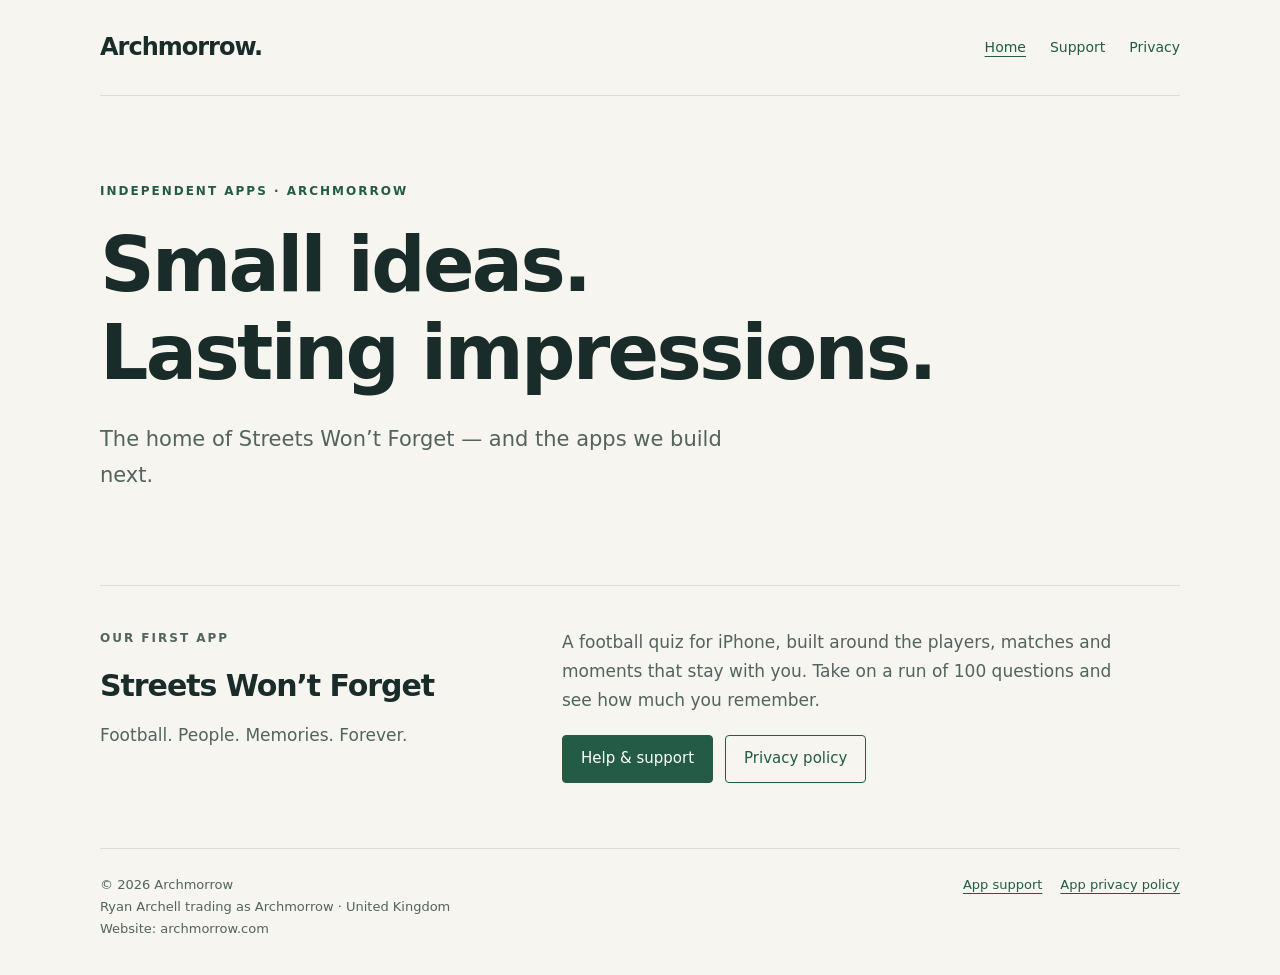
==== index.html @ c8e0fe22 "Publish Archmorrow website" ====
<!doctype html>
<html lang="en"><head><meta charset="utf-8"><meta name="viewport" content="width=device-width, initial-scale=1"><meta name="description" content="Archmorrow is the independent umbrella brand behind Streets Won’t Forget and future apps."><title>Archmorrow — Independent apps</title><link rel="stylesheet" href="assets/styles.css"></head><body><a class="skip" href="#main">Skip to content</a><header><a class="brand" href="index.html">Archmorrow<span aria-hidden="true">.</span></a><nav aria-label="Main navigation"><a href="index.html" aria-current="page">Home</a><a href="streets-wont-forget/support.html">Support</a><a href="streets-wont-forget/privacy.html">Privacy</a></nav></header><main id="main"><section class="hero"><p class="eyebrow">Independent apps · Archmorrow</p><h1>Small ideas.<br>Lasting impressions.</h1><p class="lede">The home of Streets Won’t Forget — and the apps we build next.</p></section><section class="app" aria-labelledby="app-title"><div><p class="eyebrow">Our first app</p><h2 id="app-title">Streets Won’t Forget</h2><p>Football. People. Memories. Forever.</p></div><div><p>A football quiz for iPhone, built around the players, matches and moments that stay with you. Take on a run of 100 questions and see how much you remember.</p><div class="links"><a class="button primary" href="streets-wont-forget/support.html">Help &amp; support</a><a class="button" href="streets-wont-forget/privacy.html">Privacy policy</a></div></div></section></main><footer><p>© 2026 Archmorrow<br>Ryan Archell trading as Archmorrow · United Kingdom<br>Website: archmorrow.com</p><div class="links"><a href="streets-wont-forget/support.html">App support</a><a href="streets-wont-forget/privacy.html">App privacy policy</a></div></footer></body></html>
---- assets/styles.css ----
:root{color-scheme:light;--ink:#192c29;--muted:#53635e;--paper:#f6f5ef;--line:#d8dfd7;--accent:#245b47}*{box-sizing:border-box}body{margin:0;background:var(--paper);color:var(--ink);font:17px/1.7 system-ui,-apple-system,BlinkMacSystemFont,"Segoe UI",sans-serif}a{color:var(--accent);text-underline-offset:4px}a:hover{text-decoration-thickness:2px}a:focus-visible{outline:3px solid #9cbe56;outline-offset:5px}header,main,footer{width:min(1080px,calc(100% - 48px));margin:auto}header{padding:27px 0;display:flex;align-items:center;justify-content:space-between;border-bottom:1px solid var(--line);gap:20px}.brand{font-size:24px;font-weight:750;letter-spacing:-1px;text-decoration:none;color:var(--ink)}nav{display:flex;gap:24px;flex-wrap:wrap;font-size:14px}nav a{text-decoration:none}nav a[aria-current]{text-decoration:underline}.skip{position:absolute;left:20px;top:-80px;background:white;padding:8px}.skip:focus{top:8px}.eyebrow{text-transform:uppercase;letter-spacing:2px;font-size:12px;font-weight:700;color:var(--accent)}h1,h2,h3{line-height:1.15;letter-spacing:-.035em}h1{font-size:clamp(38px,7vw,76px);max-width:850px;margin:20px 0 26px;font-weight:600}h2{font-size:30px;margin:0 0 18px}h3{font-size:21px;margin:0 0 12px}p{margin:0 0 20px}.hero{padding:85px 0 72px}.lede{font-size:21px;max-width:650px;color:var(--muted)}app-card{display:block}.app{display:grid;grid-template-columns:1fr 1.5fr;gap:50px;border-top:1px solid var(--line);padding:42px 0 65px}.app p{color:var(--muted);max-width:560px}.links{display:flex;gap:12px;flex-wrap:wrap}.button{padding:10px 18px;border:1px solid var(--accent);border-radius:4px;text-decoration:none;font-size:15px}.button.primary{background:var(--accent);color:white}.article{max-width:760px;margin:0 auto;padding:55px 0 70px}.article h1{font-size:clamp(36px,6vw,54px)}.article h2{font-size:25px;margin-top:40px}.article li{margin-bottom:9px}.meta{font-size:14px;color:var(--muted)}.notice{padding:18px 22px;border-left:3px solid #aa7a31;background:#eee9db;font-size:15px;margin:24px 0}.summary{padding:24px;border:1px solid var(--line);border-radius:6px;margin:30px 0;background:#fffdf7}.summary p:last-child{margin:0}footer{border-top:1px solid var(--line);padding:25px 0 35px;display:flex;justify-content:space-between;gap:20px;color:var(--muted);font-size:13px}footer p{margin:0}footer .links{gap:18px}@media(max-width:600px){header,main,footer{width:calc(100% - 36px)}header{align-items:flex-start;flex-direction:column;gap:12px}nav{gap:20px}.hero{padding:50px 0}.app{grid-template-columns:1fr;gap:20px;padding:32px 0 45px}.article{padding-top:32px}.lede{font-size:19px}footer{flex-direction:column}.button{padding:10px 14px}}
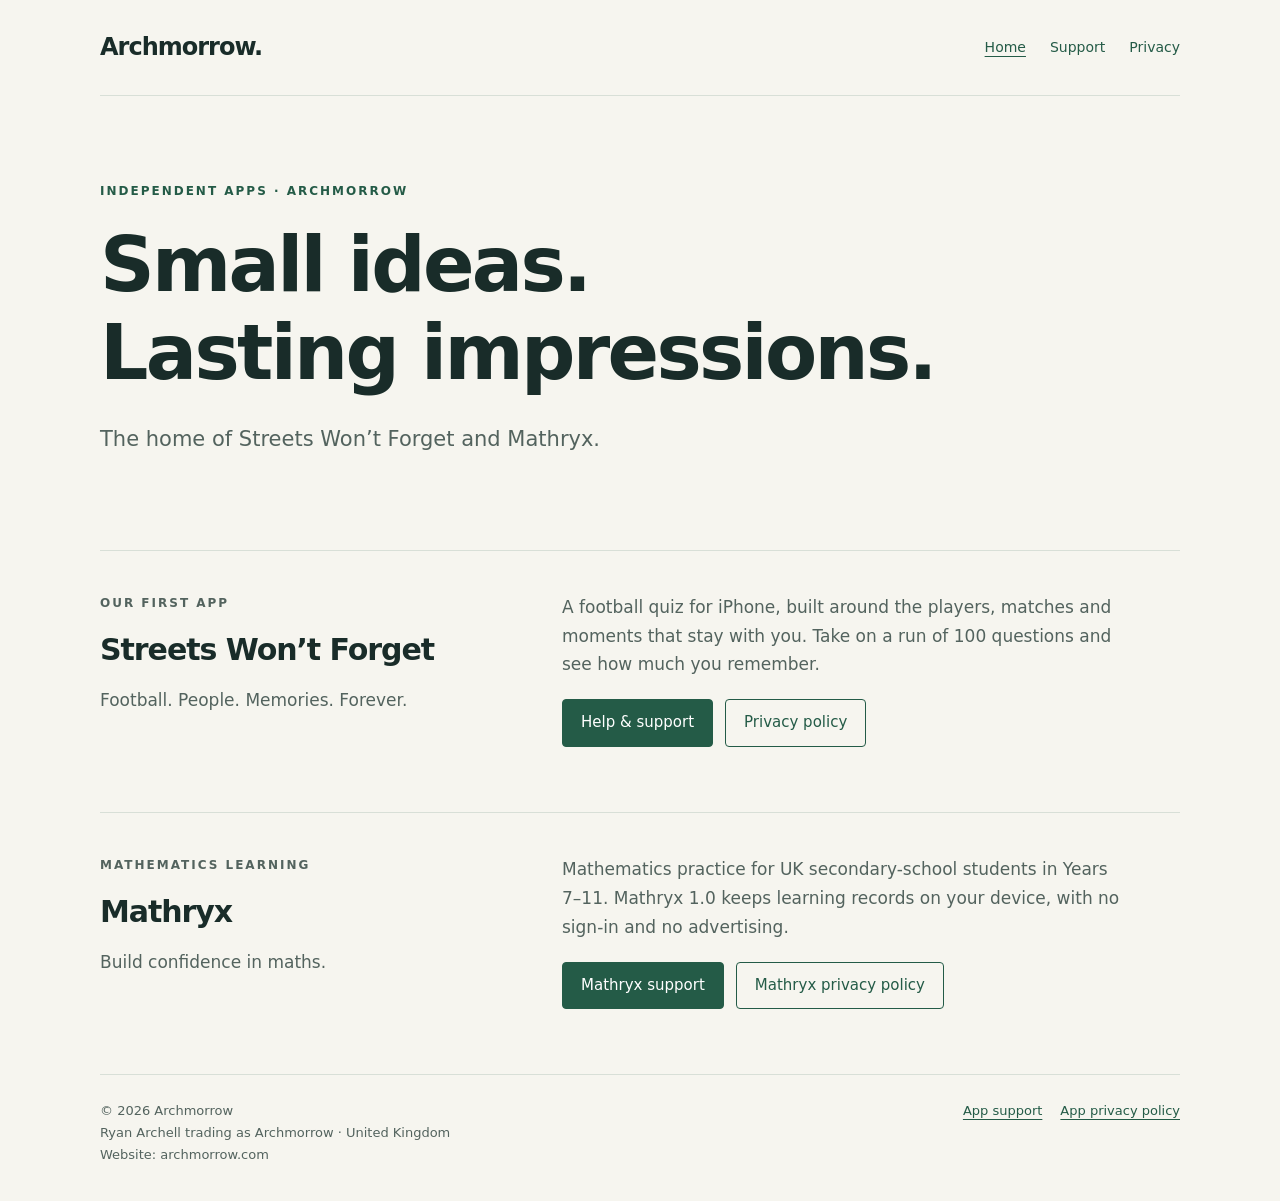
==== commit a5238fb8: "Add Mathryx to Archmorrow homepage Updated the description to include Mathryx and added a new sectio" ====
--- a/index.html
+++ b/index.html
@@ -1,3 +1,2 @@
 <!doctype html>
-<html lang="en"><head><meta charset="utf-8"><meta name="viewport" content="width=device-width, initial-scale=1"><meta name="description" content="Archmorrow is the independent umbrella brand behind Streets Won’t Forget and future apps."><title>Archmorrow — Independent apps</title><link rel="stylesheet" href="assets/styles.css"></head><body><a class="skip" href="#main">Skip to content</a><header><a class="brand" href="index.html">Archmorrow<span aria-hidden="true">.</span></a><nav aria-label="Main navigation"><a href="index.html" aria-current="page">Home</a><a href="streets-wont-forget/support.html">Support</a><a href="streets-wont-forget/privacy.html">Privacy</a></nav></header><main id="main"><section class="hero"><p class="eyebrow">Independent apps · Archmorrow</p><h1>Small ideas.<br>Lasting impressions.</h1><p class="lede">The home of Streets Won’t Forget — and the apps we build next.</p></section><section class="app" aria-labelledby="app-title"><div><p class="eyebrow">Our first app</p><h2 id="app-title">Streets Won’t Forget</h2><p>Football. People. Memories. Forever.</p></div><div><p>A football quiz for iPhone, built around the players, matches and moments that stay with you. Take on a run of 100 questions and see how much you remember.</p><div class="links"><a class="button primary" href="streets-wont-forget/support.html">Help &amp; support</a><a class="button" href="streets-wont-forget/privacy.html">Privacy policy</a></div></div></section></main><footer><p>© 2026 Archmorrow<br>Ryan Archell trading as Archmorrow · United Kingdom<br>Website: archmorrow.com</p><div class="links"><a href="streets-wont-forget/support.html">App support</a><a href="streets-wont-forget/privacy.html">App privacy policy</a></div></footer></body></html>
-
+<html lang="en"><head><meta charset="utf-8"><meta name="viewport" content="width=device-width, initial-scale=1"><meta name="description" content="Archmorrow is the independent umbrella brand behind Streets Won’t Forget and Mathryx."><title>Archmorrow — Independent apps</title><link rel="stylesheet" href="assets/styles.css"></head><body><a class="skip" href="#main">Skip to content</a><header><a class="brand" href="index.html">Archmorrow<span aria-hidden="true">.</span></a><nav aria-label="Main navigation"><a href="index.html" aria-current="page">Home</a><a href="streets-wont-forget/support.html">Support</a><a href="streets-wont-forget/privacy.html">Privacy</a></nav></header><main id="main"><section class="hero"><p class="eyebrow">Independent apps · Archmorrow</p><h1>Small ideas.<br>Lasting impressions.</h1><p class="lede">The home of Streets Won’t Forget and Mathryx.</p></section><section class="app" aria-labelledby="app-title"><div><p class="eyebrow">Our first app</p><h2 id="app-title">Streets Won’t Forget</h2><p>Football. People. Memories. Forever.</p></div><div><p>A football quiz for iPhone, built around the players, matches and moments that stay with you. Take on a run of 100 questions and see how much you remember.</p><div class="links"><a class="button primary" href="streets-wont-forget/support.html">Help &amp; support</a><a class="button" href="streets-wont-forget/privacy.html">Privacy policy</a></div></div></section><section class="app" aria-labelledby="mathryx-title"><div><p class="eyebrow">Mathematics learning</p><h2 id="mathryx-title">Mathryx</h2><p>Build confidence in maths.</p></div><div><p>Mathematics practice for UK secondary-school students in Years 7–11. Mathryx 1.0 keeps learning records on your device, with no sign-in and no advertising.</p><div class="links"><a class="button primary" href="mathryx/support.html">Mathryx support</a><a class="button" href="mathryx/privacy.html">Mathryx privacy policy</a></div></div></section></main><footer><p>© 2026 Archmorrow<br>Ryan Archell trading as Archmorrow · United Kingdom<br>Website: archmorrow.com</p><div class="links"><a href="streets-wont-forget/support.html">App support</a><a href="streets-wont-forget/privacy.html">App privacy policy</a></div></footer></body></html>
